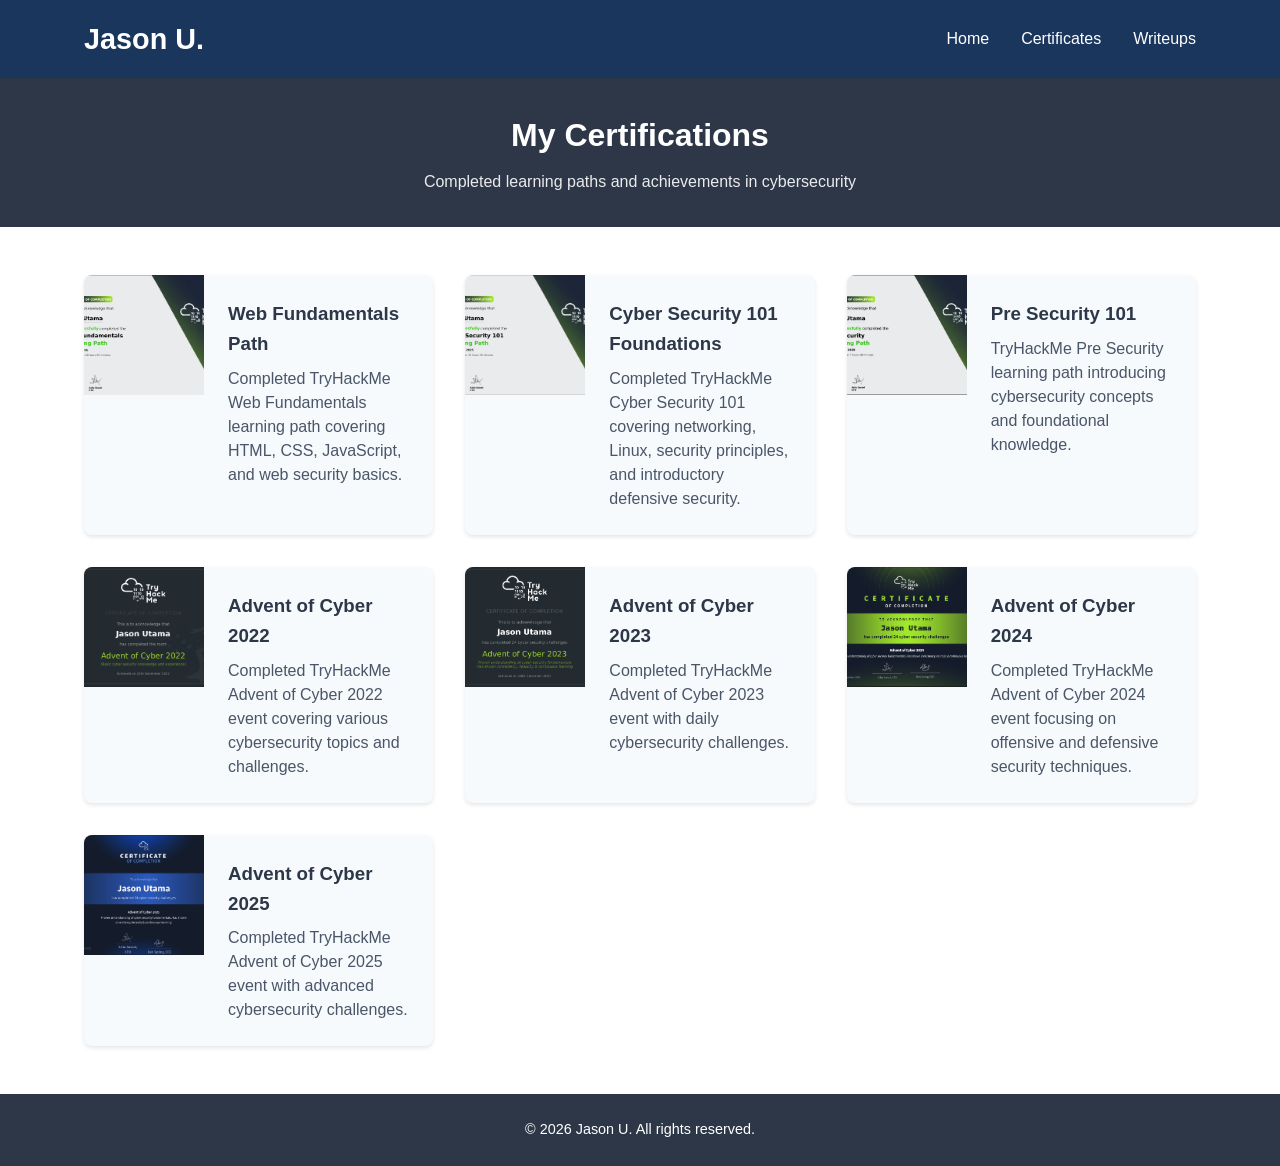
==== certificates.html @ da1e84b8 "Create the website as well as the styling." ====
<!DOCTYPE html>
<html lang="en">
<head>
    <meta charset="UTF-8">
    <meta name="viewport" content="width=device-width, initial-scale=1.0">
    <title>Jason U. - Certifications</title>
    <link rel="stylesheet" href="styles.css">
</head>
<body>
    <header>
        <div class="container">
            <h1>Jason U.</h1>
            <nav>
                <ul>
                    <li><a href="index.html">Home</a></li>
                    <li><a href="certificates.html">Certificates</a></li>
                    <li><a href="writeups.html">Writeups</a></li>
                </ul>
            </nav>
        </div>
    </header>
    
    <section class="page-header">
        <div class="container">
            <h2>My Certifications</h2>
            <p>Completed learning paths and achievements in cybersecurity</p>
        </div>
    </section>
    
    <section class="certificates-grid-container">
        <div class="container">
            <div class="certificates-grid">
                <!-- Web Fundamentals -->
                <div class="certificate-item">
                    <img src="Certificates/THM/WebFundamentals.png" alt="Web Fundamentals Certificate" class="certificate-thumb">
                    <div class="certificate-info">
                        <h3>Web Fundamentals Path</h3>
                        <p>Completed TryHackMe Web Fundamentals learning path covering HTML, CSS, JavaScript, and web security basics.</p>
                    </div>
                </div>
                
                <!-- Cyber Security 101 -->
                <div class="certificate-item">
                    <img src="Certificates/THM/CyberSec101.png" alt="Cyber Security 101 Certificate" class="certificate-thumb">
                    <div class="certificate-info">
                        <h3>Cyber Security 101 Foundations</h3>
                        <p>Completed TryHackMe Cyber Security 101 covering networking, Linux, security principles, and introductory defensive security.</p>
                    </div>
                </div>
                
                <!-- Pre Security 101 -->
                <div class="certificate-item">
                    <img src="Certificates/THM/PreSec101.png" alt="Pre Security 101 Certificate" class="certificate-thumb">
                    <div class="certificate-info">
                        <h3>Pre Security 101</h3>
                        <p>TryHackMe Pre Security learning path introducing cybersecurity concepts and foundational knowledge.</p>
                    </div>
                </div>
                
                <!-- AoC 2022 -->
                <div class="certificate-item">
                    <img src="Certificates/THM/AoC2022.png" alt="Advent of Cyber 2022 Certificate" class="certificate-thumb">
                    <div class="certificate-info">
                        <h3>Advent of Cyber 2022</h3>
                        <p>Completed TryHackMe Advent of Cyber 2022 event covering various cybersecurity topics and challenges.</p>
                    </div>
                </div>
                
                <!-- AoC 2023 -->
                <div class="certificate-item">
                    <img src="Certificates/THM/AoC2023.png" alt="Advent of Cyber 2023 Certificate" class="certificate-thumb">
                    <div class="certificate-info">
                        <h3>Advent of Cyber 2023</h3>
                        <p>Completed TryHackMe Advent of Cyber 2023 event with daily cybersecurity challenges.</p>
                    </div>
                </div>
                
                <!-- AoC 2024 -->
                <div class="certificate-item">
                    <img src="Certificates/THM/AoC2024.png" alt="Advent of Cyber 2024 Certificate" class="certificate-thumb">
                    <div class="certificate-info">
                        <h3>Advent of Cyber 2024</h3>
                        <p>Completed TryHackMe Advent of Cyber 2024 event focusing on offensive and defensive security techniques.</p>
                    </div>
                </div>
                
                <!-- AoC 2025 -->
                <div class="certificate-item">
                    <img src="Certificates/THM/AoC2025.png" alt="Advent of Cyber 2025 Certificate" class="certificate-thumb">
                    <div class="certificate-info">
                        <h3>Advent of Cyber 2025</h3>
                        <p>Completed TryHackMe Advent of Cyber 2025 event with advanced cybersecurity challenges.</p>
                    </div>
                </div>
            </div>
        </div>
    </section>
    
    <footer>
        <div class="container">
            <p>&copy; 2026 Jason U. All rights reserved.</p>
        </div>
    </footer>
</body>
</html>
---- styles.css ----
/* Reset and base styles */
* {
    margin: 0;
    padding: 0;
    box-sizing: border-box;
}

body {
    font-family: 'Segoe UI', Tahoma, Geneva, Verdana, sans-serif;
    line-height: 1.6;
    color: #333;
    background-color: #f7fafc;
}

.container {
    width: 90%;
    max-width: 1200px;
    margin: 0 auto;
    padding: 0 20px;
}

/* Header styles */
header {
    background-color: #1a365d;
    color: white;
    padding: 1rem 0;
    box-shadow: 0 2px 4px rgba(0,0,0,0.1);
}

header .container {
    display: flex;
    justify-content: space-between;
    align-items: center;
}

header h1 {
    font-size: 1.8rem;
    font-weight: 600;
}

header nav ul {
    display: flex;
    list-style: none;
    gap: 2rem;
}

header nav ul li a {
    color: white;
    text-decoration: none;
    font-weight: 500;
    transition: color 0.3s ease;
}

header nav ul li a:hover {
    color: #63b3ed;
}

/* Hero section */
.hero {
    background: linear-gradient(135deg, #2d3748 0%, #4a5568 100%);
    color: white;
    text-align: center;
    padding: 4rem 0;
}

.hero h2 {
    font-size: 2.5rem;
    margin-bottom: 1rem;
}

.hero p {
    font-size: 1.2rem;
    margin-bottom: 2rem;
    opacity: 0.9;
}

.btn-primary {
    display: inline-block;
    background-color: #63b3ed;
    color: white;
    padding: 0.8rem 2rem;
    border-radius: 4px;
    text-decoration: none;
    font-weight: 600;
    transition: background-color 0.3s ease;
}

.btn-primary:hover {
    background-color: #4299e1;
}

/* About section */
.about {
    padding: 3rem 0;
    background-color: white;
}

.about h2 {
    text-align: center;
    margin-bottom: 2rem;
    color: #2d3748;
}

.about p {
    text-align: center;
    max-width: 800px;
    margin: 0 auto;
    color: #4a5568;
    font-size: 1.1rem;
}

/* Stats section */
.stats {
    background-color: #edf2f7;
    padding: 3rem 0;
}

.stats h2 {
    text-align: center;
    margin-bottom: 2rem;
    color: #2d3748;
}

.stat-grid {
    display: flex;
    justify-content: space-around;
    flex-wrap: wrap;
    gap: 2rem;
}

.stat-item {
    text-align: center;
    background-color: white;
    padding: 2rem;
    border-radius: 8px;
    box-shadow: 0 2px 4px rgba(0,0,0,0.1);
    flex: 1;
    min-width: 200px;
}

.stat-item h3 {
    font-size: 2.5rem;
    color: #63b3ed;
    margin-bottom: 0.5rem;
}

.stat-item p {
    color: #4a5568;
    font-weight: 500;
}

/* Featured certificates section */
.featured-certificates {
    padding: 3rem 0;
    background-color: white;
}

.featured-certificates h2 {
    text-align: center;
    margin-bottom: 1rem;
    color: #2d3748;
}

.featured-certificates p {
    text-align: center;
    margin-bottom: 2rem;
    color: #4a5568;
    max-width: 600px;
    margin-left: auto;
    margin-right: auto;
}

.certificates-grid {
    display: grid;
    grid-template-columns: repeat(auto-fit, minmax(280px, 1fr));
    gap: 1.5rem;
}

.certificate-card {
    background-color: #f7fafc;
    border-radius: 8px;
    overflow: hidden;
    box-shadow: 0 2px 4px rgba(0,0,0,0.1);
    transition: transform 0.3s ease, box-shadow 0.3s ease;
}

.certificate-card:hover {
    transform: translateY(-5px);
    box-shadow: 0 4px 8px rgba(0,0,0,0.15);
}

.certificate-img {
    width: 100%;
    height: 180px;
    object-fit: cover;
}

.certificate-card h3 {
    margin: 1rem;
    color: #2d3748;
}

.certificate-card p {
    margin: 0 1rem 1rem;
    color: #4a5568;
    line-height: 1.5;
}

.btn-secondary {
    display: inline-block;
    background-color: #4a5568;
    color: white;
    padding: 0.6rem 1.5rem;
    border-radius: 4px;
    text-decoration: none;
    font-weight: 500;
    margin: 0 1rem 1.5rem;
    transition: background-color 0.3s ease;
}

.btn-secondary:hover {
    background-color: #2d3748;
}

/* Page header */
.page-header {
    background-color: #2d3748;
    color: white;
    text-align: center;
    padding: 2rem 0;
}

.page-header h2 {
    font-size: 2rem;
    margin-bottom: 0.5rem;
}

.page-header p {
    opacity: 0.9;
    max-width: 600px;
    margin: 0 auto;
}

/* Certificates page specific */
.certificates-grid-container {
    background-color: white;
    padding: 3rem 0;
}

.certificates-grid {
    display: grid;
    grid-template-columns: repeat(auto-fill, minmax(300px, 1fr));
    gap: 2rem;
}

.certificate-item {
    display: flex;
    background-color: #f7fafc;
    border-radius: 8px;
    overflow: hidden;
    box-shadow: 0 2px 4px rgba(0,0,0,0.1);
    transition: transform 0.3s ease, box-shadow 0.3s ease;
}

.certificate-item:hover {
    transform: translateY(-3px);
    box-shadow: 0 4px 8px rgba(0,0,0,0.15);
}

.certificate-thumb {
    width: 120px;
    height: 120px;
    object-fit: cover;
    flex-shrink: 0;
}

.certificate-info {
    padding: 1.5rem;
    flex: 1;
}

.certificate-info h3 {
    color: #2d3748;
    margin-bottom: 0.5rem;
}

.certificate-info p {
    color: #4a5568;
    line-height: 1.5;
}

/* Writeups page specific */
.writeups-container {
    background-color: white;
    padding: 3rem 0;
}

.writeup-category {
    margin-bottom: 3rem;
}

.writeup-category h3 {
    color: #2d3748;
    margin-bottom: 1.5rem;
    padding-bottom: 0.5rem;
    border-bottom: 2px solid #edf2f7;
}

.writeup-grid {
    display: grid;
    grid-template-columns: repeat(auto-fill, minmax(280px, 1fr));
    gap: 1.5rem;
}

.writeup-card {
    background-color: #f7fafc;
    border-radius: 8px;
    padding: 1.5rem;
    box-shadow: 0 2px 4px rgba(0,0,0,0.1);
    transition: transform 0.3s ease, box-shadow 0.3s ease;
    border-left: 4px solid #63b3ed;
}

.writeup-card:hover {
    transform: translateY(-3px);
    box-shadow: 0 4px 8px rgba(0,0,0,0.15);
}

.writeup-card h4 {
    color: #2d3748;
    margin-bottom: 0.75rem;
}

.writeup-card p {
    color: #4a5568;
    margin-bottom: 1rem;
    line-height: 1.5;
}

.btn-tertiary {
    display: inline-block;
    background-color: #edf2f7;
    color: #2d3748;
    padding: 0.5rem 1rem;
    border-radius: 4px;
    text-decoration: none;
    font-size: 0.9rem;
    transition: all 0.3s ease;
}

.btn-tertiary:hover {
    background-color: #63b3ed;
    color: white;
}

/* Footer */
footer {
    background-color: #2d3748;
    color: white;
    text-align: center;
    padding: 1.5rem 0;
    font-size: 0.9rem;
}

/* Responsive design */
@media (max-width: 768px) {
    header .container {
        flex-direction: column;
        text-align: center;
        gap: 1rem;
    }
    
    header nav ul {
        flex-wrap: wrap;
        justify-content: center;
    }
    
    .hero h2 {
        font-size: 2rem;
    }
    
    .hero p {
        font-size: 1.1rem;
    }
    
    .stat-grid {
        flex-direction: column;
        align-items: center;
    }
    
    .stat-item {
        width: 80%;
        max-width: 300px;
    }
    
    .featured-certificates h2 {
        font-size: 1.8rem;
    }
    
    .certificates-grid,
    .writeup-grid {
        grid-template-columns: 1fr;
    }
}

@media (max-width: 480px) {
    .hero {
        padding: 2.5rem 0;
    }
    
    .hero h2 {
        font-size: 1.8rem;
    }
    
    .hero p {
        font-size: 1rem;
    }
    
    .btn-primary,
    .btn-secondary {
        padding: 0.7rem 1.5rem;
        font-size: 0.9rem;
    }
}
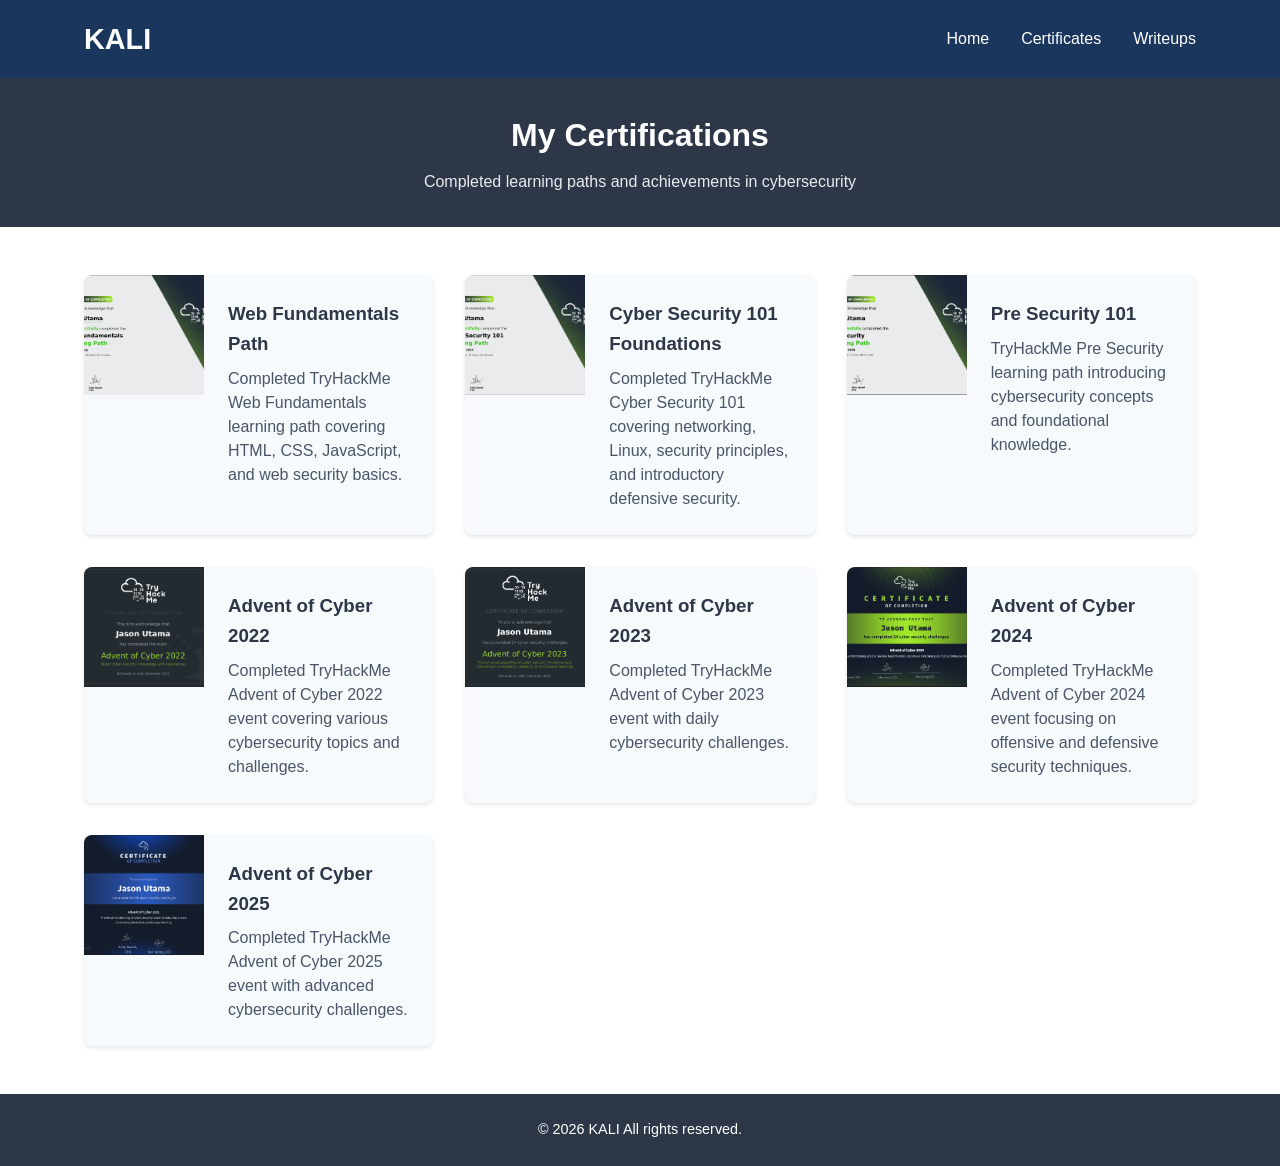
==== commit 5b922a42: "Modified the name :)" ====
--- a/certificates.html
+++ b/certificates.html
@@ -3,13 +3,13 @@
 <head>
     <meta charset="UTF-8">
     <meta name="viewport" content="width=device-width, initial-scale=1.0">
-    <title>Jason U. - Certifications</title>
+    <title>KALI - Certifications</title>
     <link rel="stylesheet" href="styles.css">
 </head>
 <body>
     <header>
         <div class="container">
-            <h1>Jason U.</h1>
+            <h1>KALI</h1>
             <nav>
                 <ul>
                     <li><a href="index.html">Home</a></li>
@@ -98,7 +98,7 @@
     
     <footer>
         <div class="container">
-            <p>&copy; 2026 Jason U. All rights reserved.</p>
+            <p>&copy; 2026 KALI All rights reserved.</p>
         </div>
     </footer>
 </body>
